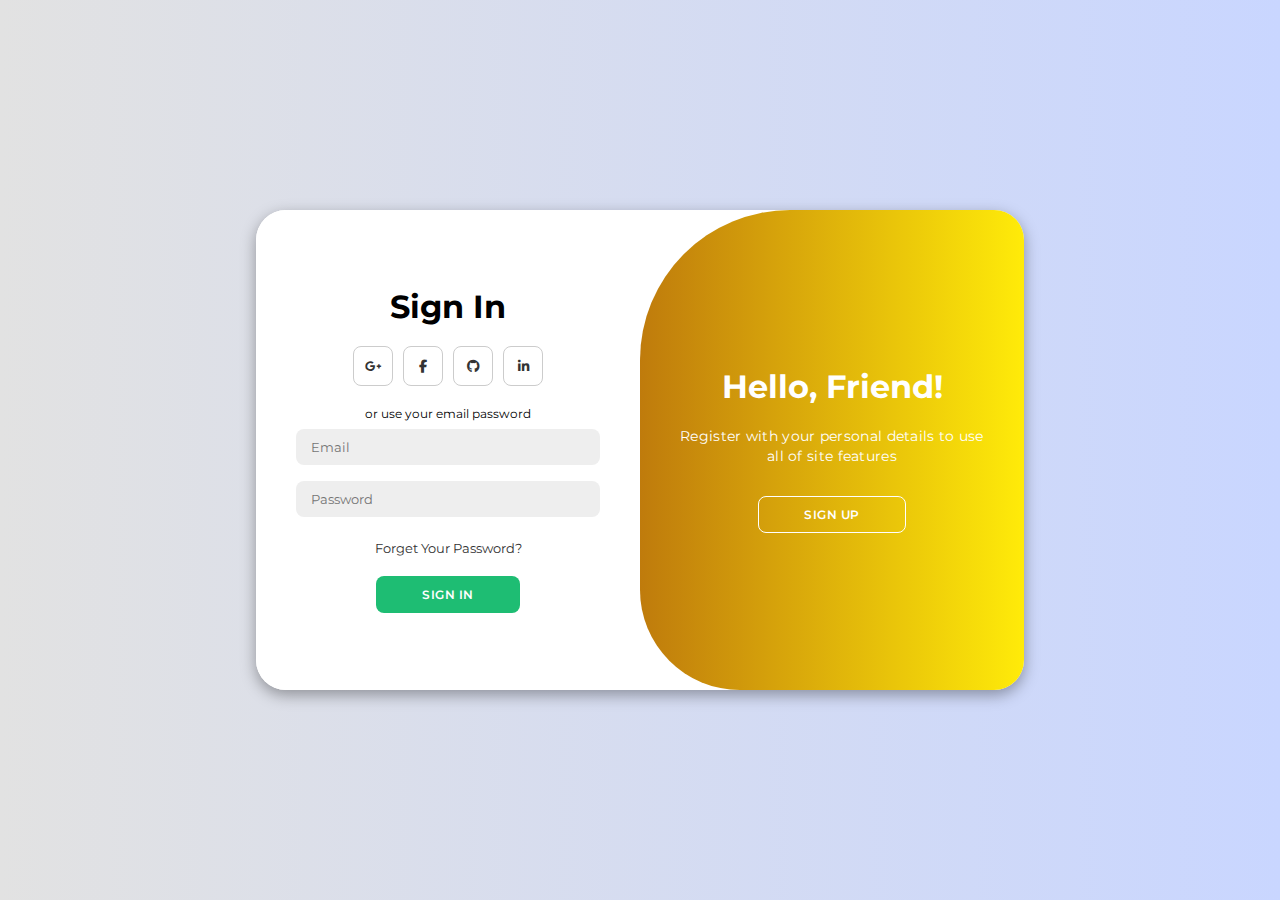
==== login.html @ 6f270767 "Ajout de la page login. Base CSS" ====
<!DOCTYPE html>
<html lang="en">

<head>
    <meta charset="UTF-8">
    <meta name="viewport" content="width=device-width, initial-scale=1.0">
    <link rel="stylesheet" href="https://cdnjs.cloudflare.com/ajax/libs/font-awesome/6.4.2/css/all.min.css">
    <link rel="stylesheet" href="CSS/style.css">
    <title>Login Page</title>
</head>

<body>
    <div class="container" id="container">
        <div class="form-container sign-up">
            <form>
                <h1>Create Account</h1>
                <div class="social-icons">
                    <a href="#" class="icon"><i class="fa-brands fa-google-plus-g"></i></a>
                    <a href="#" class="icon"><i class="fa-brands fa-facebook-f"></i></a>
                    <a href="#" class="icon"><i class="fa-brands fa-github"></i></a>
                    <a href="#" class="icon"><i class="fa-brands fa-linkedin-in"></i></a>
                </div>
                <span>or use your email for registeration</span>
                <input type="text" placeholder="Name">
                <input type="email" placeholder="Email">
                <input type="password" placeholder="Password">
                <button>Sign Up</button>
            </form>
        </div>
        <div class="form-container sign-in">
            <form>
                <h1>Sign In</h1>
                <div class="social-icons">
                    <a href="#" class="icon"><i class="fa-brands fa-google-plus-g"></i></a>
                    <a href="#" class="icon"><i class="fa-brands fa-facebook-f"></i></a>
                    <a href="#" class="icon"><i class="fa-brands fa-github"></i></a>
                    <a href="#" class="icon"><i class="fa-brands fa-linkedin-in"></i></a>
                </div>
                <span>or use your email password</span>
                <input type="email" placeholder="Email">
                <input type="password" placeholder="Password">
                <a href="#">Forget Your Password?</a>
                <button>Sign In</button>
            </form>
        </div>
        <div class="toggle-container">
            <div class="toggle">
                <div class="toggle-panel toggle-left">
                    <h1>Welcome Back!</h1>
                    <p>Enter your personal details to use all of site features</p>
                    <button class="hidden" id="login">Sign In</button>
                </div>
                <div class="toggle-panel toggle-right">
                    <h1>Hello, Friend!</h1>
                    <p>Register with your personal details to use all of site features</p>
                    <button class="hidden" id="register">Sign Up</button>
                </div>
            </div>
        </div>
    </div>

    <script src="JS/script.js"></script>
</body>

</html>
---- CSS/style.css ----
@import url('https://fonts.googleapis.com/css2?family=Montserrat:wght@300;400;500;600;700&display=swap');

:root {
    --background-color: #c9d6ff;
}

* {
    margin: 0;
    padding: 0;
    box-sizing: border-box;
    font-family: 'Montserrat', sans-serif;
}

body {
    background-color: var(--background-color);
    background: linear-gradient(to right, #e2e2e2, #c9d6ff);
    display: flex;
    align-items: center;
    justify-content: center;
    flex-direction: column;
    height: 100vh;
}

.container {
    background-color: white;
    border-radius: 30px;
    box-shadow: 0 5px 15px rgba(0, 0, 0, 0.35);
    position: relative;
    overflow: hidden;
    width: 768px;
    max-width: 100%;
    min-height: 480px;
}

.container p {
    font-size: 14px;
    line-height: 20px;
    letter-spacing: 0.3px;
    margin: 20px 0;
}

.container span {
    font-size: 12px;
}

.container a {
    color: #333;
    font-size: 13px;
    text-decoration: none;
    margin: 15px 0 10px;
}

.container button {
    background-color: #1ebd73;
    color: white;
    font-size: 12px;
    padding: 10px 45px;
    border: 1px solid transparent;
    border-radius: 8px;
    font-weight: 600;
    letter-spacing: 0.5px;
    text-transform: uppercase;
    margin-top: 10px;
    cursor: pointer;
}

.container button.hidden {
    background-color: transparent;
    border-color: white;
}

.container form {
    background-color: white;
    display: flex;
    align-items: center;
    justify-content: center;
    flex-direction: column;
    padding: 0 40px;
    height: 100%;
}

.container input {
    background-color: #eee;
    border: none;
    margin: 8px 0;
    padding: 10px 15px;
    font-size: 13px;
    border-radius: 8px;
    width: 100%;
    outline: none;
}

.form-container {
    position: absolute;
    top: 0;
    height: 100%;
    transition: all 0.6s ease-in-out;
}

.sign-in {
    left: 0;
    width: 50%;
    z-index: 2;
}

.container.active .sign-in {
    transform: translateX(100%);
}

.sign-up {
    left: 0;
    width: 50%;
    opacity: 0;
    z-index: 1;
}

.container.active .sign-up {
    transform: translateX(100%);
    opacity: 1;
    z-index: 5;
    animation: move 0.6s;
}

@keyframes move {

    0%,
    49.99% {
        opacity: 0;
        z-index: 1;
    }

    50%,
    100% {
        opacity: 1;
        z-index: 5;
    }
}

.social-icons {
    margin: 20px 0;
}

.social-icons a {
    border: 1px solid #ccc;
    border-radius: 20%;
    display: inline-flex;
    justify-content: center;
    align-items: center;
    margin: 0 3px;
    width: 40px;
    height: 40px;
}

.toggle-container {
    position: absolute;
    top: 0;
    left: 50%;
    width: 50%;
    height: 100%;
    overflow: hidden;
    transition: all 0.6s ease-in-out;
    border-radius: 150px 0 0 100px;
    z-index: 1000;
}

.container.active .toggle-container {
    transform: translateX(-100%);
    border-radius: 0 150px 100px 0;
}

.toggle {
    background-color: #c92b0f;
    height: 100%;
    background: linear-gradient(to right, #7f0b0f, #ffeb09);
    color: white;
    position: relative;
    left: -100%;
    height: 100%;
    width: 200%;
    transform: translateX(0);
    transition: all 0.6s ease-in-out;
}

.container.active .toggle {
    transform: translateX(50%);
}

.toggle-panel {
    position: absolute;
    width: 50%;
    height: 100%;
    display: flex;
    align-items: center;
    justify-content: center;
    flex-direction: column;
    padding: 0 30px;
    text-align: center;
    top: 0;
    transform: translateX(0);
    transition: all 0.6s ease-in-out;
}

.toggle-left {
    transform: translateX(-200%);
}

.container.active .toggle-left {
    transform: translateX(0);
}

.toggle-right {
    right: 0;
    transform: translateX(0);
}

.container.active .toggle-right {
    transform: translateX(200%);
}
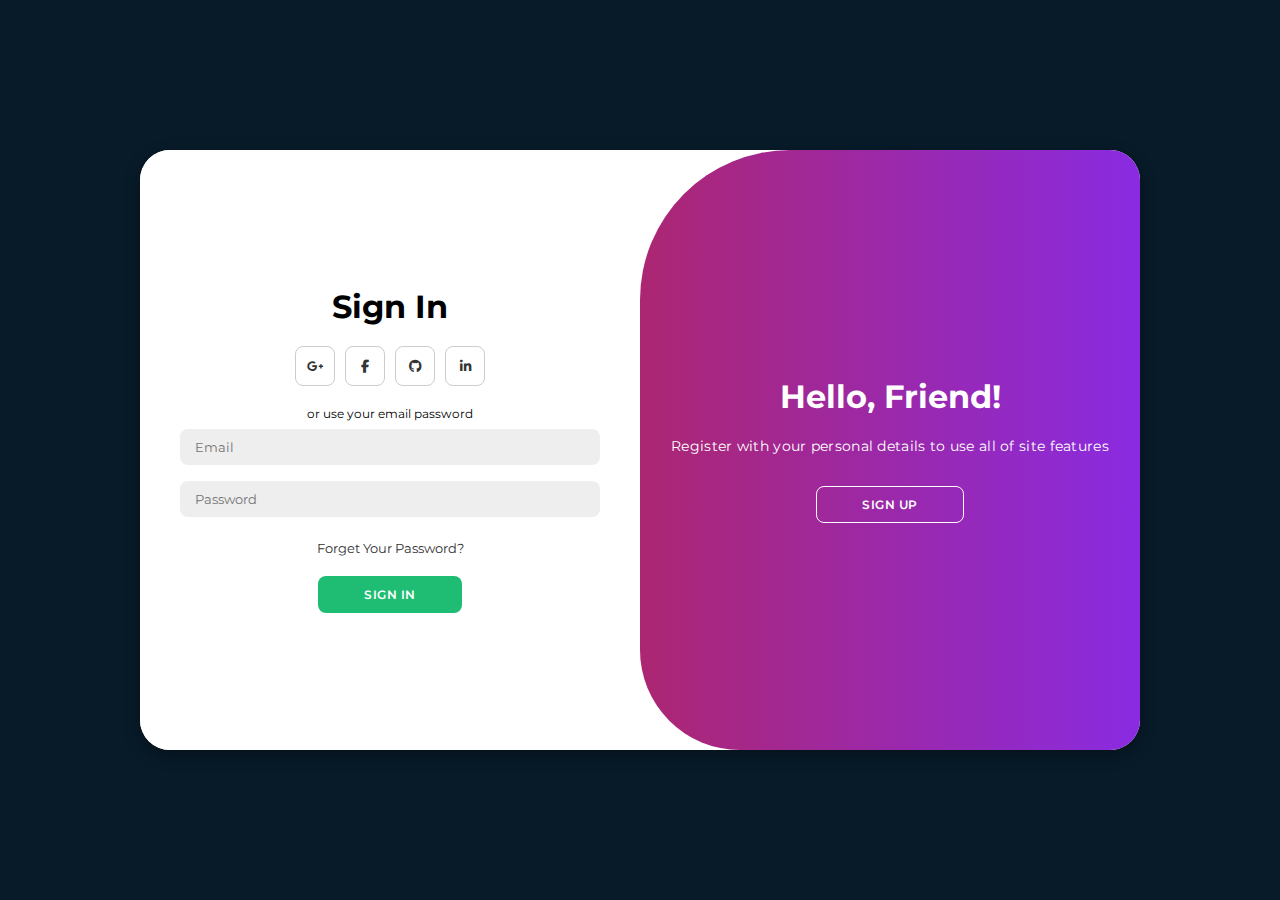
==== commit 15a135dc: "Delayed Gaming base" ====
--- a/login.html
+++ b/login.html
@@ -5,7 +5,7 @@
     <meta charset="UTF-8">
     <meta name="viewport" content="width=device-width, initial-scale=1.0">
     <link rel="stylesheet" href="https://cdnjs.cloudflare.com/ajax/libs/font-awesome/6.4.2/css/all.min.css">
-    <link rel="stylesheet" href="CSS/style.css">
+    <link rel="stylesheet" href="CSS/style_login.css">
     <title>Login Page</title>
 </head>
 
--- a/CSS/style_login.css
+++ b/CSS/style_login.css
@@ -0,0 +1,218 @@
+@import url('https://fonts.googleapis.com/css2?family=Montserrat:wght@300;400;500;600;700&display=swap');
+
+:root {
+    --background-color: #081B29;
+    --color-orange: #ce2100;
+    --color-violet: #8a2be2;
+}
+
+* {
+    margin: 0;
+    padding: 0;
+    box-sizing: border-box;
+    font-family: 'Montserrat', sans-serif;
+}
+
+body {
+    background-color: var(--background-color);
+    display: flex;
+    align-items: center;
+    justify-content: center;
+    flex-direction: column;
+    height: 100vh;
+}
+
+.container {
+    background-color: white;
+    border-radius: 30px;
+    box-shadow: 0 5px 15px rgba(0, 0, 0, 0.35);
+    position: relative;
+    overflow: hidden;
+    width: 1000px;
+    max-width: 100%;
+    min-height: 600px;
+}
+
+.container p {
+    font-size: 14px;
+    line-height: 20px;
+    letter-spacing: 0.3px;
+    margin: 20px 0;
+}
+
+.container span {
+    font-size: 12px;
+}
+
+.container a {
+    color: #333;
+    font-size: 13px;
+    text-decoration: none;
+    margin: 15px 0 10px;
+}
+
+.container button {
+    background-color: #1ebd73;
+    color: white;
+    font-size: 12px;
+    padding: 10px 45px;
+    border: 1px solid transparent;
+    border-radius: 8px;
+    font-weight: 600;
+    letter-spacing: 0.5px;
+    text-transform: uppercase;
+    margin-top: 10px;
+    cursor: pointer;
+}
+
+.container button.hidden {
+    background-color: transparent;
+    border-color: white;
+}
+
+.container form {
+    background-color: white;
+    display: flex;
+    align-items: center;
+    justify-content: center;
+    flex-direction: column;
+    padding: 0 40px;
+    height: 100%;
+}
+
+.container input {
+    background-color: #eee;
+    border: none;
+    margin: 8px 0;
+    padding: 10px 15px;
+    font-size: 13px;
+    border-radius: 8px;
+    width: 100%;
+    outline: none;
+}
+
+.form-container {
+    position: absolute;
+    top: 0;
+    height: 100%;
+    transition: all 0.6s ease-in-out;
+}
+
+.sign-in {
+    left: 0;
+    width: 50%;
+    z-index: 2;
+}
+
+.container.active .sign-in {
+    transform: translateX(100%);
+}
+
+.sign-up {
+    left: 0;
+    width: 50%;
+    opacity: 0;
+    z-index: 1;
+}
+
+.container.active .sign-up {
+    transform: translateX(100%);
+    opacity: 1;
+    z-index: 5;
+    animation: move 0.6s;
+}
+
+@keyframes move {
+
+    0%,
+    49.99% {
+        opacity: 0;
+        z-index: 1;
+    }
+
+    50%,
+    100% {
+        opacity: 1;
+        z-index: 5;
+    }
+}
+
+.social-icons {
+    margin: 20px 0;
+}
+
+.social-icons a {
+    border: 1px solid #ccc;
+    border-radius: 20%;
+    display: inline-flex;
+    justify-content: center;
+    align-items: center;
+    margin: 0 3px;
+    width: 40px;
+    height: 40px;
+}
+
+.toggle-container {
+    position: absolute;
+    top: 0;
+    left: 50%;
+    width: 50%;
+    height: 100%;
+    overflow: hidden;
+    transition: all 0.6s ease-in-out;
+    border-radius: 150px 0 0 100px;
+    z-index: 1000;
+}
+
+.container.active .toggle-container {
+    transform: translateX(-100%);
+    border-radius: 0 150px 100px 0;
+}
+
+.toggle {
+    height: 100%;
+    background: linear-gradient(to right, var(--color-orange), var(--color-violet));
+    color: white;
+    position: relative;
+    left: -100%;
+    height: 100%;
+    width: 200%;
+    transform: translateX(0);
+    transition: all 0.6s ease-in-out;
+}
+
+.container.active .toggle {
+    transform: translateX(50%);
+}
+
+.toggle-panel {
+    position: absolute;
+    width: 50%;
+    height: 100%;
+    display: flex;
+    align-items: center;
+    justify-content: center;
+    flex-direction: column;
+    padding: 0 30px;
+    text-align: center;
+    top: 0;
+    transform: translateX(0);
+    transition: all 0.6s ease-in-out;
+}
+
+.toggle-left {
+    transform: translateX(-200%);
+}
+
+.container.active .toggle-left {
+    transform: translateX(0);
+}
+
+.toggle-right {
+    right: 0;
+    transform: translateX(0);
+}
+
+.container.active .toggle-right {
+    transform: translateX(200%);
+}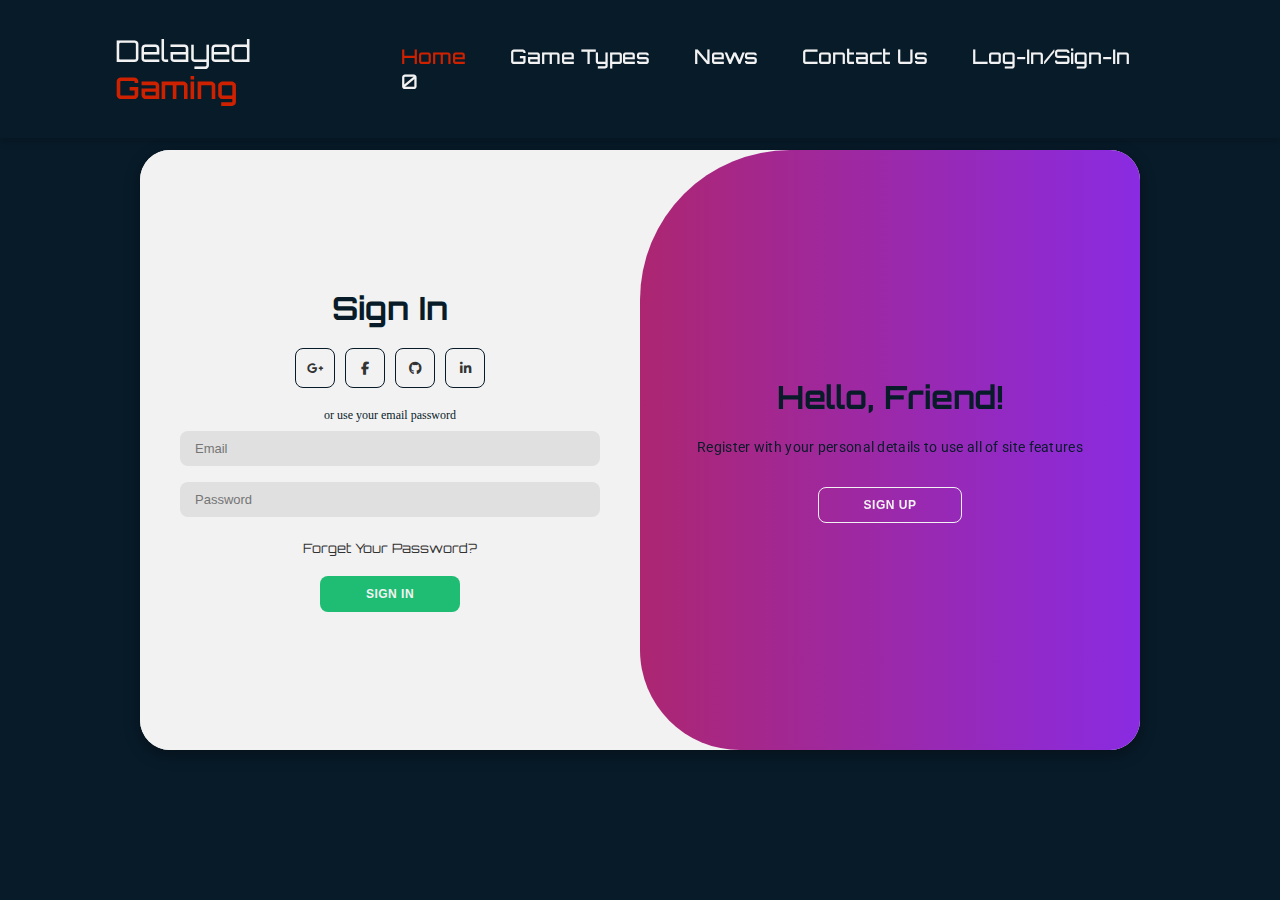
==== commit 3771fc0d: "4" ====
--- a/login.html
+++ b/login.html
@@ -6,10 +6,26 @@
     <meta name="viewport" content="width=device-width, initial-scale=1.0">
     <link rel="stylesheet" href="https://cdnjs.cloudflare.com/ajax/libs/font-awesome/6.4.2/css/all.min.css">
     <link rel="stylesheet" href="CSS/style_login.css">
-    <title>Login Page</title>
+    <title>Delayed Gaming | Log-in / Sign-in</title>
 </head>
 
 <body>
+    <!-- HEADER -->
+    <header>
+        <a href="#" class="logo">Delayed <span>Gaming</span> </a>
+
+        <nav class="navbar">
+            <a href="index.html" class="active">Home</a>
+            <a href="game-type.html">Game Types</a>
+            <a href="#">News</a>
+            <a href="#">Contact Us</a>
+            <a href="login.html">Log-In/Sign-In</a>
+            <a href="panier.html"><i class='bx bxs-shopping-bag'></i> 0</a>
+            <a href="#"><i class='bx bx-user'></i></a>
+        </nav>
+    </header>
+
+    
     <div class="container" id="container">
         <div class="form-container sign-up">
             <form>
@@ -59,7 +75,7 @@
         </div>
     </div>
 
-    <script src="JS/script.js"></script>
+    <script src="JS/login.js"></script>
 </body>
 
 </html>--- a/CSS/style_login.css
+++ b/CSS/style_login.css
@@ -1,20 +1,100 @@
-@import url('https://fonts.googleapis.com/css2?family=Montserrat:wght@300;400;500;600;700&display=swap');
-
+/* FONT */
+/* Orbitron (h1, h2, ...) */
+@import url('https://fonts.googleapis.com/css2?family=Orbitron:wght@400;500;600;700;800;900&display=swap');
+/* Roboto (used for the rest of text) */
+@import url('https://fonts.googleapis.com/css2?family=Roboto:wght@100;300;400;500;700;900&display=swap');
+
+/* ROOT */
 :root {
-    --background-color: #081B29;
+    /* Color Definitions */
+    --color-background: #081B29;
+    --color-black: #222222;
+    --color-white: #F2F2F2;
+    --color-gray: #808080;
     --color-orange: #ce2100;
+    --color-blue: #00d9ff;
     --color-violet: #8a2be2;
-}
-
+    /* Font-size Definitions */
+    --font-size-logo: 30px;
+    --font-size-menu: 20px;
+    --font-size-h1: 30px;
+    --font-size-h2: 25px;
+    --font-size-text: 18px;
+}
+
+/* SET UP CONSTANTS */
 * {
     margin: 0;
     padding: 0;
     box-sizing: border-box;
-    font-family: 'Montserrat', sans-serif;
-}
-
+    text-decoration: none;
+    scroll-behavior: smooth;
+}
+
+p {
+    font-family: 'Roboto', sans-serif;
+}
+
+h1,
+h2,
+h3,
+h4,
+h5,
+h6,
+a {
+    font-family: 'Orbitron', sans-serif;
+}
+
+/* BODY */
 body {
-    background-color: var(--background-color);
+    background: var(--color-background);
+    color: var(--color-background);
+}
+
+/* HEADER */
+header {
+    color: var(--color-white);
+    position: fixed;
+    display: flex;
+    justify-content: space-between;
+    align-items: center;
+    top: 0;
+    left: 0;
+    width: 100%;
+    padding: 2rem 9%;
+    background: transparent;
+    box-shadow: 0 5px 7px rgba(0, 0, 0, 0.15);
+    backdrop-filter: blur(15px);
+    z-index: 100;
+}
+
+.logo {
+    font-size: var(--font-size-logo);
+    color: var(--color-white);
+}
+
+.logo span {
+    color: var(--color-orange);
+    font-weight: 600;
+    transition: .2s;
+}
+
+.navbar a {
+    font-size: var(--font-size-menu);
+    color: var(--color-white);
+    font-weight: 500;
+    margin-left: 2.5rem;
+    padding: 2rem 0 2rem 0;
+    transition: .3s;
+}
+
+.navbar a:hover,
+.navbar .active {
+    color: var(--color-orange);
+}
+
+body {
+    background-color: var(--color-background);
     display: flex;
     align-items: center;
     justify-content: center;
@@ -23,7 +103,7 @@
 }
 
 .container {
-    background-color: white;
+    background-color: var(--color-white);
     border-radius: 30px;
     box-shadow: 0 5px 15px rgba(0, 0, 0, 0.35);
     position: relative;
@@ -53,7 +133,7 @@
 
 .container button {
     background-color: #1ebd73;
-    color: white;
+    color: var(--color-white);
     font-size: 12px;
     padding: 10px 45px;
     border: 1px solid transparent;
@@ -67,11 +147,11 @@
 
 .container button.hidden {
     background-color: transparent;
-    border-color: white;
+    border-color: var(--color-white);
 }
 
 .container form {
-    background-color: white;
+    background-color: var(--color-white);
     display: flex;
     align-items: center;
     justify-content: center;
@@ -81,7 +161,7 @@
 }
 
 .container input {
-    background-color: #eee;
+    background-color: #e0e0e0;
     border: none;
     margin: 8px 0;
     padding: 10px 15px;
@@ -142,7 +222,7 @@
 }
 
 .social-icons a {
-    border: 1px solid #ccc;
+    border: 1px solid var(--color-background);
     border-radius: 20%;
     display: inline-flex;
     justify-content: center;
@@ -172,7 +252,7 @@
 .toggle {
     height: 100%;
     background: linear-gradient(to right, var(--color-orange), var(--color-violet));
-    color: white;
+    color: var(--color-background);
     position: relative;
     left: -100%;
     height: 100%;
